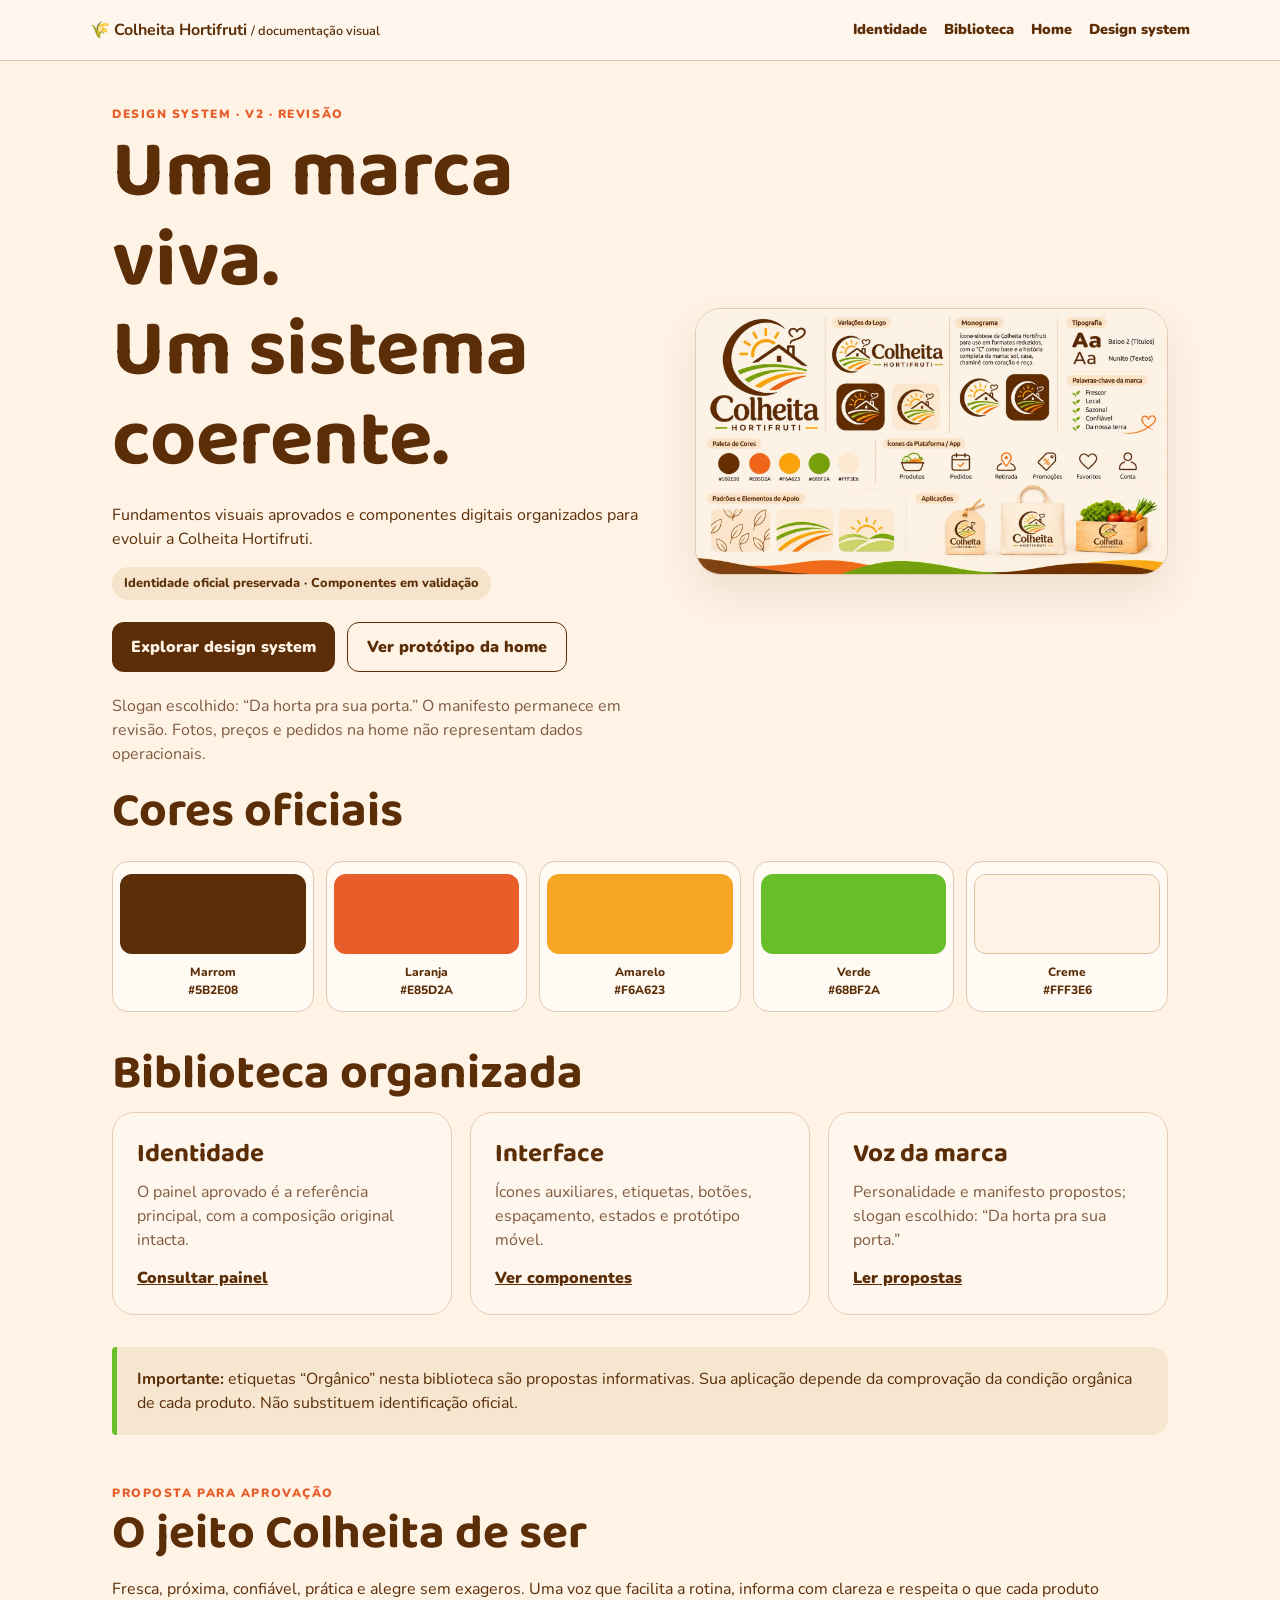
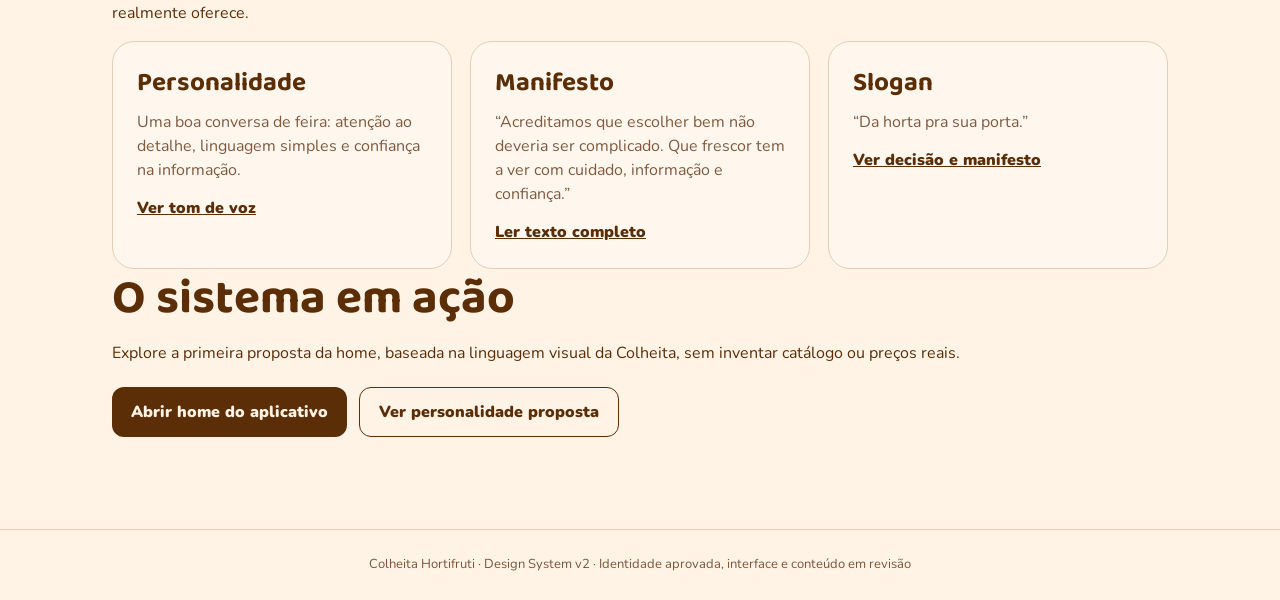
==== index.html @ 3a917b04 "Atualiza prévia Colheita a partir de 7d16421916b7" ====
<!doctype html>
<html lang="pt-BR"><head><meta charset="utf-8"><meta name="viewport" content="width=device-width,initial-scale=1"><title>Colheita Hortifruti | Design System</title><meta name="color-scheme" content="light">
<link href="https://fonts.googleapis.com/css2?family=Baloo+2:wght@400;600;700;800&family=Nunito:wght@400;500;600;700;800&display=swap" rel="stylesheet">
<style>
:root{--brown:#5B2E08;--orange:#E85D2A;--yellow:#F6A623;--green:#68BF2A;--cream:#FFF3E6}
*{box-sizing:border-box}html{scroll-behavior:smooth}body{margin:0;background:var(--cream);color:var(--brown);font:16px/1.5 'Nunito',Arial,sans-serif}
h1,h2,h3{font-family:'Baloo 2','Trebuchet MS',sans-serif;line-height:1.12;margin:.2rem 0 .7rem}h1{font-size:clamp(2.8rem,7vw,5rem)}h2{font-size:clamp(2rem,4vw,3rem)}
a{color:inherit}header{padding:18px max(22px,calc((100vw - 1100px)/2));display:flex;gap:15px;justify-content:space-between;align-items:center;border-bottom:1px solid #dfc5b0;background:#fff6ed;flex-wrap:wrap}
nav{display:flex;gap:17px;flex-wrap:wrap;font-size:.9rem;font-weight:900}nav a{text-decoration:none}nav a:hover{text-decoration:underline}
main{max-width:1100px;margin:auto;padding:40px 22px 70px}.eyebrow{text-transform:uppercase;letter-spacing:.13em;font-size:12px;font-weight:900;color:var(--orange)}
.intro{display:grid;grid-template-columns:1fr .86fr;gap:32px;align-items:center}.note{color:#805a40}.hero-card{border-radius:26px;box-shadow:0 18px 40px #5b2e081b;overflow:hidden;background:white;border:1px solid #e4c9b3}
.hero-card img{width:100%;height:auto;display:block}.actions{display:flex;gap:12px;flex-wrap:wrap;margin:22px 0}.button{display:inline-flex;min-height:48px;align-items:center;justify-content:center;background:var(--brown);color:var(--cream);text-decoration:none;border-radius:12px;font-weight:900;padding:12px 19px}.button.secondary{border:1.5px solid var(--brown);background:transparent;color:var(--brown)}
.status{display:inline-flex;background:#f6e3cc;border-radius:99px;padding:7px 12px;font-weight:800;font-size:.8rem}.swatches{display:grid;grid-template-columns:repeat(5,minmax(0,1fr));gap:12px;margin:22px 0 35px}.swatch{border-radius:16px;padding:12px 7px;background:#fffaf4;border:1px solid #e2c9b3;text-align:center;font-size:12px;font-weight:800;word-wrap:break-word}.dot{width:100%;height:80px;border-radius:12px;margin-bottom:9px}
.grid{display:grid;grid-template-columns:repeat(3,minmax(0,1fr));gap:18px}.tile{padding:24px;background:#fff7ed;border:1px solid #e6cdb8;border-radius:22px}.tile h3{font-size:26px}.tile p{color:#805a40;margin:0 0 14px}.tile a{font-weight:900}
aside{background:#f6e6cf;border-left:5px solid var(--green);padding:20px;border-radius:4px 16px 16px 4px;margin:32px 0}
footer{border-top:1px solid #e4cab5;padding:25px;text-align:center;color:#7b553a;font-size:13px}
@media(max-width:800px){.intro{grid-template-columns:1fr}.grid{grid-template-columns:1fr 1fr}}
@media(max-width:560px){.grid{grid-template-columns:1fr}.swatches{gap:5px}.swatch{font-size:10px;padding:6px}.dot{height:46px}main{padding-top:24px}}
</style></head><body>
<header><strong>🌾 Colheita Hortifruti <span style="font-weight:600;font-size:.8rem">/ documentação visual</span></strong><nav aria-label="Navegação"><a href="#identidade">Identidade</a><a href="#biblioteca">Biblioteca</a><a href="site/home.html">Home</a><a href="site/design-system.html">Design system</a></nav></header>
<main>
<section class="intro" id="identidade"><div><span class="eyebrow">Design system · v2 · revisão</span><h1>Uma marca viva.<br>Um sistema coerente.</h1><p>Fundamentos visuais aprovados e componentes digitais organizados para evoluir a Colheita Hortifruti.</p><span class="status">Identidade oficial preservada · Componentes em validação</span><div class="actions"><a class="button" href="site/design-system.html">Explorar design system</a><a class="button secondary" href="site/home.html">Ver protótipo da home</a></div><p class="note">Slogan escolhido: “Da horta pra sua porta.” O manifesto permanece em revisão. Fotos, preços e pedidos na home não representam dados operacionais.</p></div><div class="hero-card"><img src="assets/brand/painel-identidade-aprovado.jpg" alt="Painel de identidade oficial aprovado, com logotipo, cores, tipografia, ícones e aplicações da Colheita Hortifruti"></div></section>
<section><h2>Cores oficiais</h2><div class="swatches"><div class="swatch"><div class="dot" style="background:#5B2E08"></div>Marrom<br>#5B2E08</div><div class="swatch"><div class="dot" style="background:#E85D2A"></div>Laranja<br>#E85D2A</div><div class="swatch"><div class="dot" style="background:#F6A623"></div>Amarelo<br>#F6A623</div><div class="swatch"><div class="dot" style="background:#68BF2A"></div>Verde<br>#68BF2A</div><div class="swatch"><div class="dot" style="background:#FFF3E6;border:1px solid #ddc1a3"></div>Creme<br>#FFF3E6</div></div></section>
<section id="biblioteca"><h2>Biblioteca organizada</h2><div class="grid">
<article class="tile"><h3>Identidade</h3><p>O painel aprovado é a referência principal, com a composição original intacta.</p><a href="assets/brand/painel-identidade-aprovado.jpg">Consultar painel</a></article>
<article class="tile"><h3>Interface</h3><p>Ícones auxiliares, etiquetas, botões, espaçamento, estados e protótipo móvel.</p><a href="site/design-system.html">Ver componentes</a></article>
<article class="tile"><h3>Voz da marca</h3><p>Personalidade e manifesto propostos; slogan escolhido: “Da horta pra sua porta.”</p><a href="docs/MANIFESTO_E_SLOGANS.md">Ler propostas</a></article>
</div></section><aside><strong>Importante:</strong> etiquetas “Orgânico” nesta biblioteca são propostas informativas. Sua aplicação depende da comprovação da condição orgânica de cada produto. Não substituem identificação oficial.</aside>

<section id="voz" style="margin-top:45px">
  <span class="eyebrow">Proposta para aprovação</span>
  <h2>O jeito Colheita de ser</h2>
  <p>Fresca, próxima, confiável, prática e alegre sem exageros. Uma voz que facilita a rotina, informa com clareza e respeita o que cada produto realmente oferece.</p>
  <div class="grid">
    <article class="tile"><h3>Personalidade</h3><p>Uma boa conversa de feira: atenção ao detalhe, linguagem simples e confiança na informação.</p><a href="docs/PERSONALIDADE_E_TOM.md">Ver tom de voz</a></article>
    <article class="tile"><h3>Manifesto</h3><p>“Acreditamos que escolher bem não deveria ser complicado. Que frescor tem a ver com cuidado, informação e confiança.”</p><a href="docs/MANIFESTO_E_SLOGANS.md">Ler texto completo</a></article>
    <article class="tile"><h3>Slogan</h3><p>“Da horta pra sua porta.”</p><a href="docs/MANIFESTO_E_SLOGANS.md">Ver decisão e manifesto</a></article>
  </div>
</section>
<section><h2>O sistema em ação</h2><p>Explore a primeira proposta da home, baseada na linguagem visual da Colheita, sem inventar catálogo ou preços reais.</p><div class="actions"><a class="button" href="site/home.html">Abrir home do aplicativo</a><a class="button secondary" href="docs/PERSONALIDADE_E_TOM.md">Ver personalidade proposta</a></div></section>
</main><footer>Colheita Hortifruti · Design System v2 · Identidade aprovada, interface e conteúdo em revisão</footer>
</body></html>
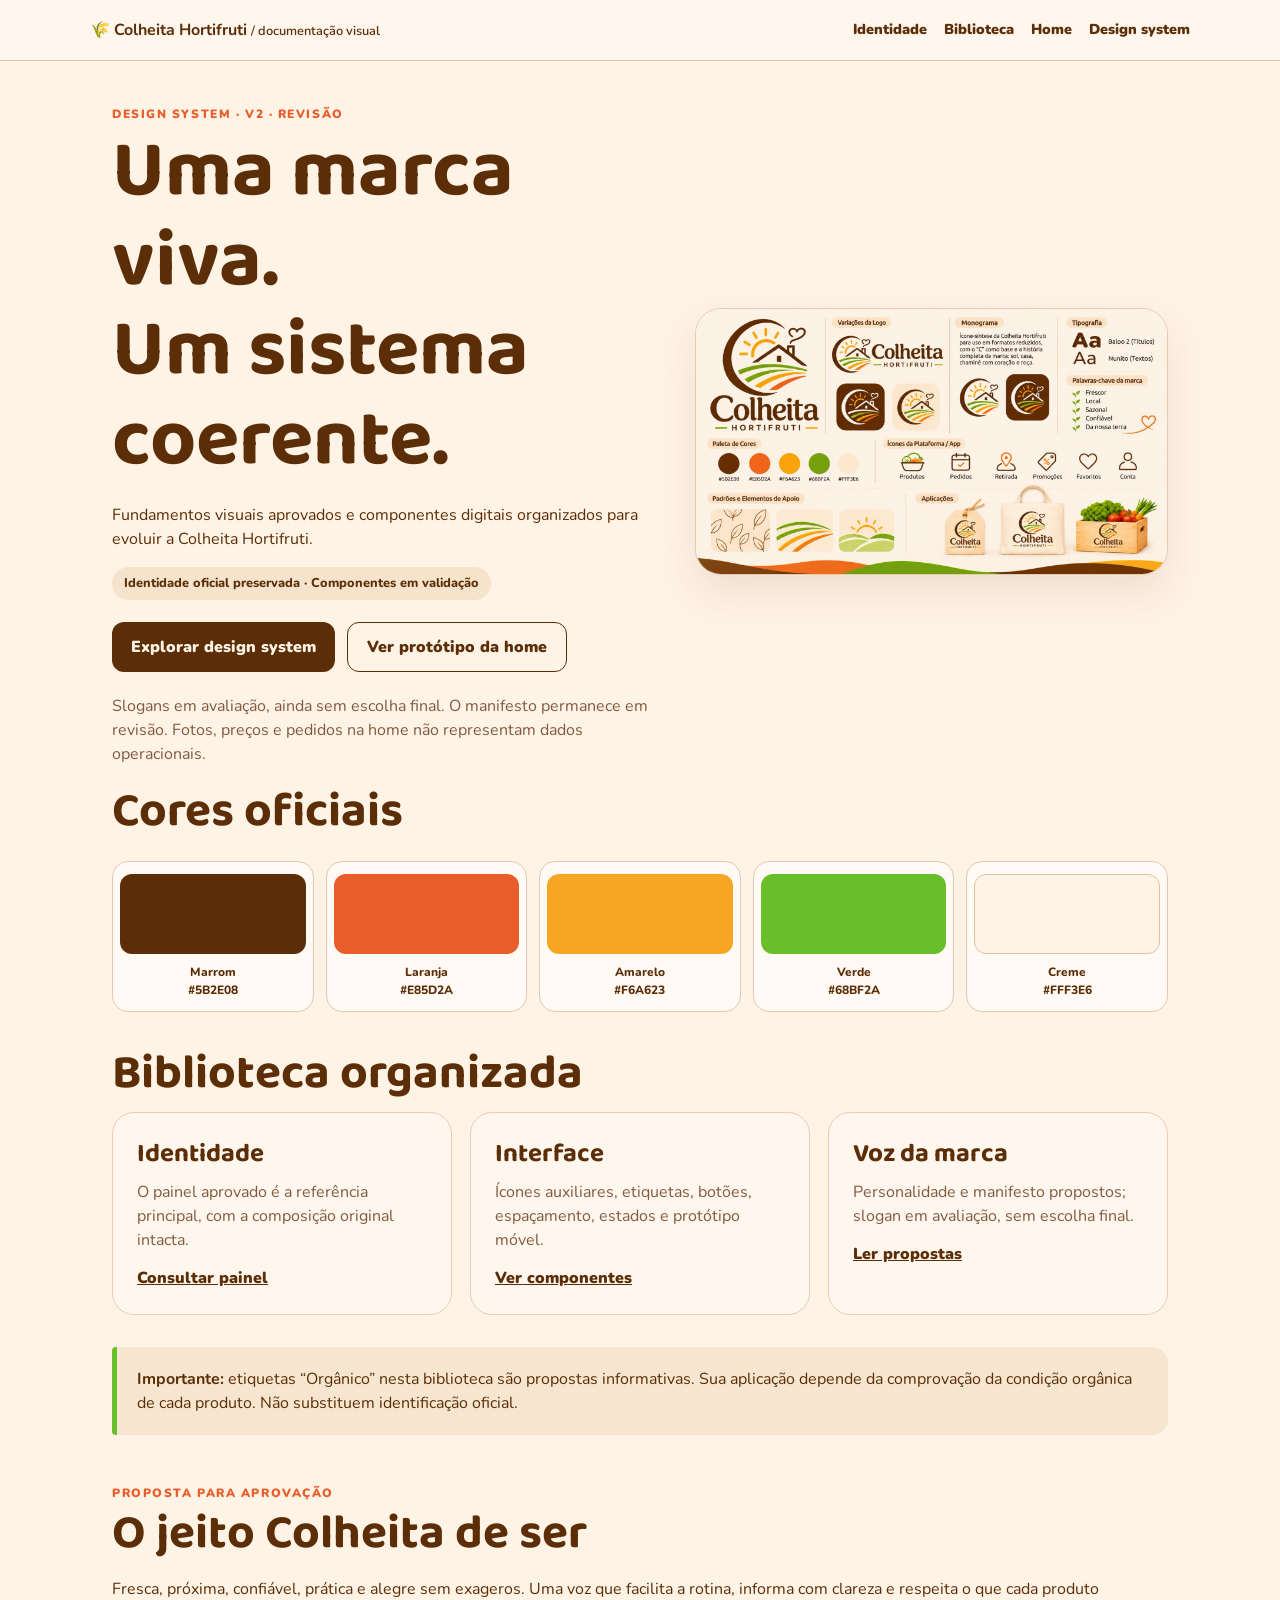
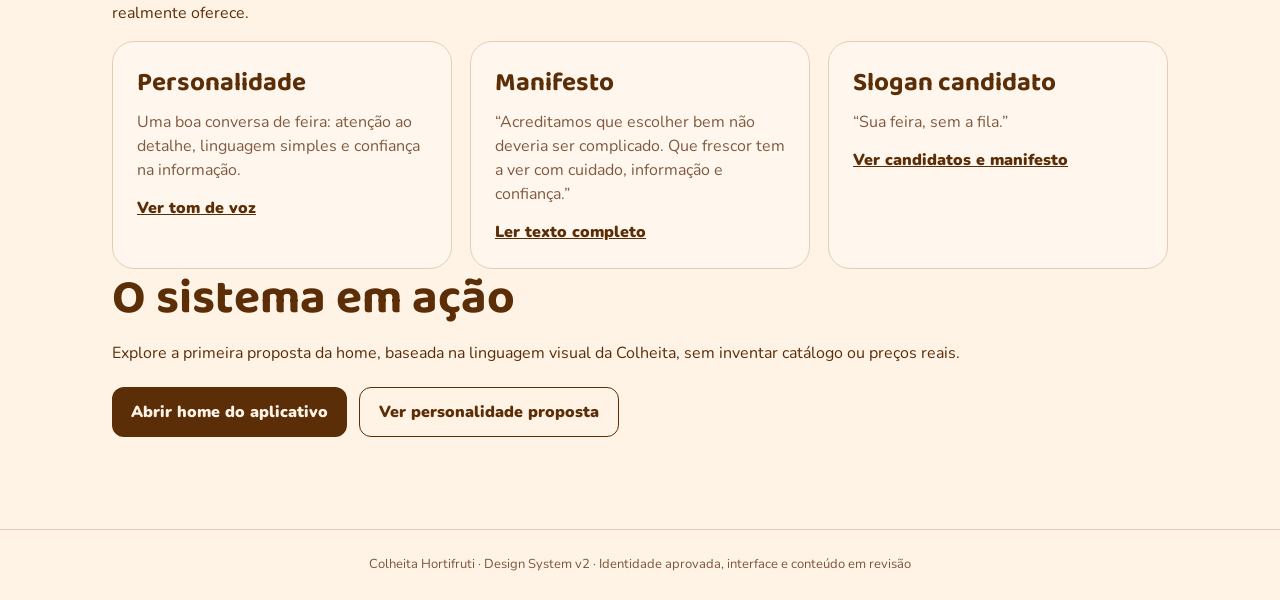
==== commit de178278: "Atualiza prévia Colheita a partir de 9bedd6ec701f" ====
--- a/index.html
+++ b/index.html
@@ -19,12 +19,12 @@
 </style></head><body>
 <header><strong>🌾 Colheita Hortifruti <span style="font-weight:600;font-size:.8rem">/ documentação visual</span></strong><nav aria-label="Navegação"><a href="#identidade">Identidade</a><a href="#biblioteca">Biblioteca</a><a href="site/home.html">Home</a><a href="site/design-system.html">Design system</a></nav></header>
 <main>
-<section class="intro" id="identidade"><div><span class="eyebrow">Design system · v2 · revisão</span><h1>Uma marca viva.<br>Um sistema coerente.</h1><p>Fundamentos visuais aprovados e componentes digitais organizados para evoluir a Colheita Hortifruti.</p><span class="status">Identidade oficial preservada · Componentes em validação</span><div class="actions"><a class="button" href="site/design-system.html">Explorar design system</a><a class="button secondary" href="site/home.html">Ver protótipo da home</a></div><p class="note">Slogan escolhido: “Da horta pra sua porta.” O manifesto permanece em revisão. Fotos, preços e pedidos na home não representam dados operacionais.</p></div><div class="hero-card"><img src="assets/brand/painel-identidade-aprovado.jpg" alt="Painel de identidade oficial aprovado, com logotipo, cores, tipografia, ícones e aplicações da Colheita Hortifruti"></div></section>
+<section class="intro" id="identidade"><div><span class="eyebrow">Design system · v2 · revisão</span><h1>Uma marca viva.<br>Um sistema coerente.</h1><p>Fundamentos visuais aprovados e componentes digitais organizados para evoluir a Colheita Hortifruti.</p><span class="status">Identidade oficial preservada · Componentes em validação</span><div class="actions"><a class="button" href="site/design-system.html">Explorar design system</a><a class="button secondary" href="site/home.html">Ver protótipo da home</a></div><p class="note">Slogans em avaliação, ainda sem escolha final. O manifesto permanece em revisão. Fotos, preços e pedidos na home não representam dados operacionais.</p></div><div class="hero-card"><img src="assets/brand/painel-identidade-aprovado.jpg" alt="Painel de identidade oficial aprovado, com logotipo, cores, tipografia, ícones e aplicações da Colheita Hortifruti"></div></section>
 <section><h2>Cores oficiais</h2><div class="swatches"><div class="swatch"><div class="dot" style="background:#5B2E08"></div>Marrom<br>#5B2E08</div><div class="swatch"><div class="dot" style="background:#E85D2A"></div>Laranja<br>#E85D2A</div><div class="swatch"><div class="dot" style="background:#F6A623"></div>Amarelo<br>#F6A623</div><div class="swatch"><div class="dot" style="background:#68BF2A"></div>Verde<br>#68BF2A</div><div class="swatch"><div class="dot" style="background:#FFF3E6;border:1px solid #ddc1a3"></div>Creme<br>#FFF3E6</div></div></section>
 <section id="biblioteca"><h2>Biblioteca organizada</h2><div class="grid">
 <article class="tile"><h3>Identidade</h3><p>O painel aprovado é a referência principal, com a composição original intacta.</p><a href="assets/brand/painel-identidade-aprovado.jpg">Consultar painel</a></article>
 <article class="tile"><h3>Interface</h3><p>Ícones auxiliares, etiquetas, botões, espaçamento, estados e protótipo móvel.</p><a href="site/design-system.html">Ver componentes</a></article>
-<article class="tile"><h3>Voz da marca</h3><p>Personalidade e manifesto propostos; slogan escolhido: “Da horta pra sua porta.”</p><a href="docs/MANIFESTO_E_SLOGANS.md">Ler propostas</a></article>
+<article class="tile"><h3>Voz da marca</h3><p>Personalidade e manifesto propostos; slogan em avaliação, sem escolha final.</p><a href="docs/MANIFESTO_E_SLOGANS.md">Ler propostas</a></article>
 </div></section><aside><strong>Importante:</strong> etiquetas “Orgânico” nesta biblioteca são propostas informativas. Sua aplicação depende da comprovação da condição orgânica de cada produto. Não substituem identificação oficial.</aside>
 
 <section id="voz" style="margin-top:45px">
@@ -34,7 +34,7 @@
   <div class="grid">
     <article class="tile"><h3>Personalidade</h3><p>Uma boa conversa de feira: atenção ao detalhe, linguagem simples e confiança na informação.</p><a href="docs/PERSONALIDADE_E_TOM.md">Ver tom de voz</a></article>
     <article class="tile"><h3>Manifesto</h3><p>“Acreditamos que escolher bem não deveria ser complicado. Que frescor tem a ver com cuidado, informação e confiança.”</p><a href="docs/MANIFESTO_E_SLOGANS.md">Ler texto completo</a></article>
-    <article class="tile"><h3>Slogan</h3><p>“Da horta pra sua porta.”</p><a href="docs/MANIFESTO_E_SLOGANS.md">Ver decisão e manifesto</a></article>
+    <article class="tile"><h3>Slogan candidato</h3><p>“Sua feira, sem a fila.”</p><a href="docs/MANIFESTO_E_SLOGANS.md">Ver candidatos e manifesto</a></article>
   </div>
 </section>
 <section><h2>O sistema em ação</h2><p>Explore a primeira proposta da home, baseada na linguagem visual da Colheita, sem inventar catálogo ou preços reais.</p><div class="actions"><a class="button" href="site/home.html">Abrir home do aplicativo</a><a class="button secondary" href="docs/PERSONALIDADE_E_TOM.md">Ver personalidade proposta</a></div></section>
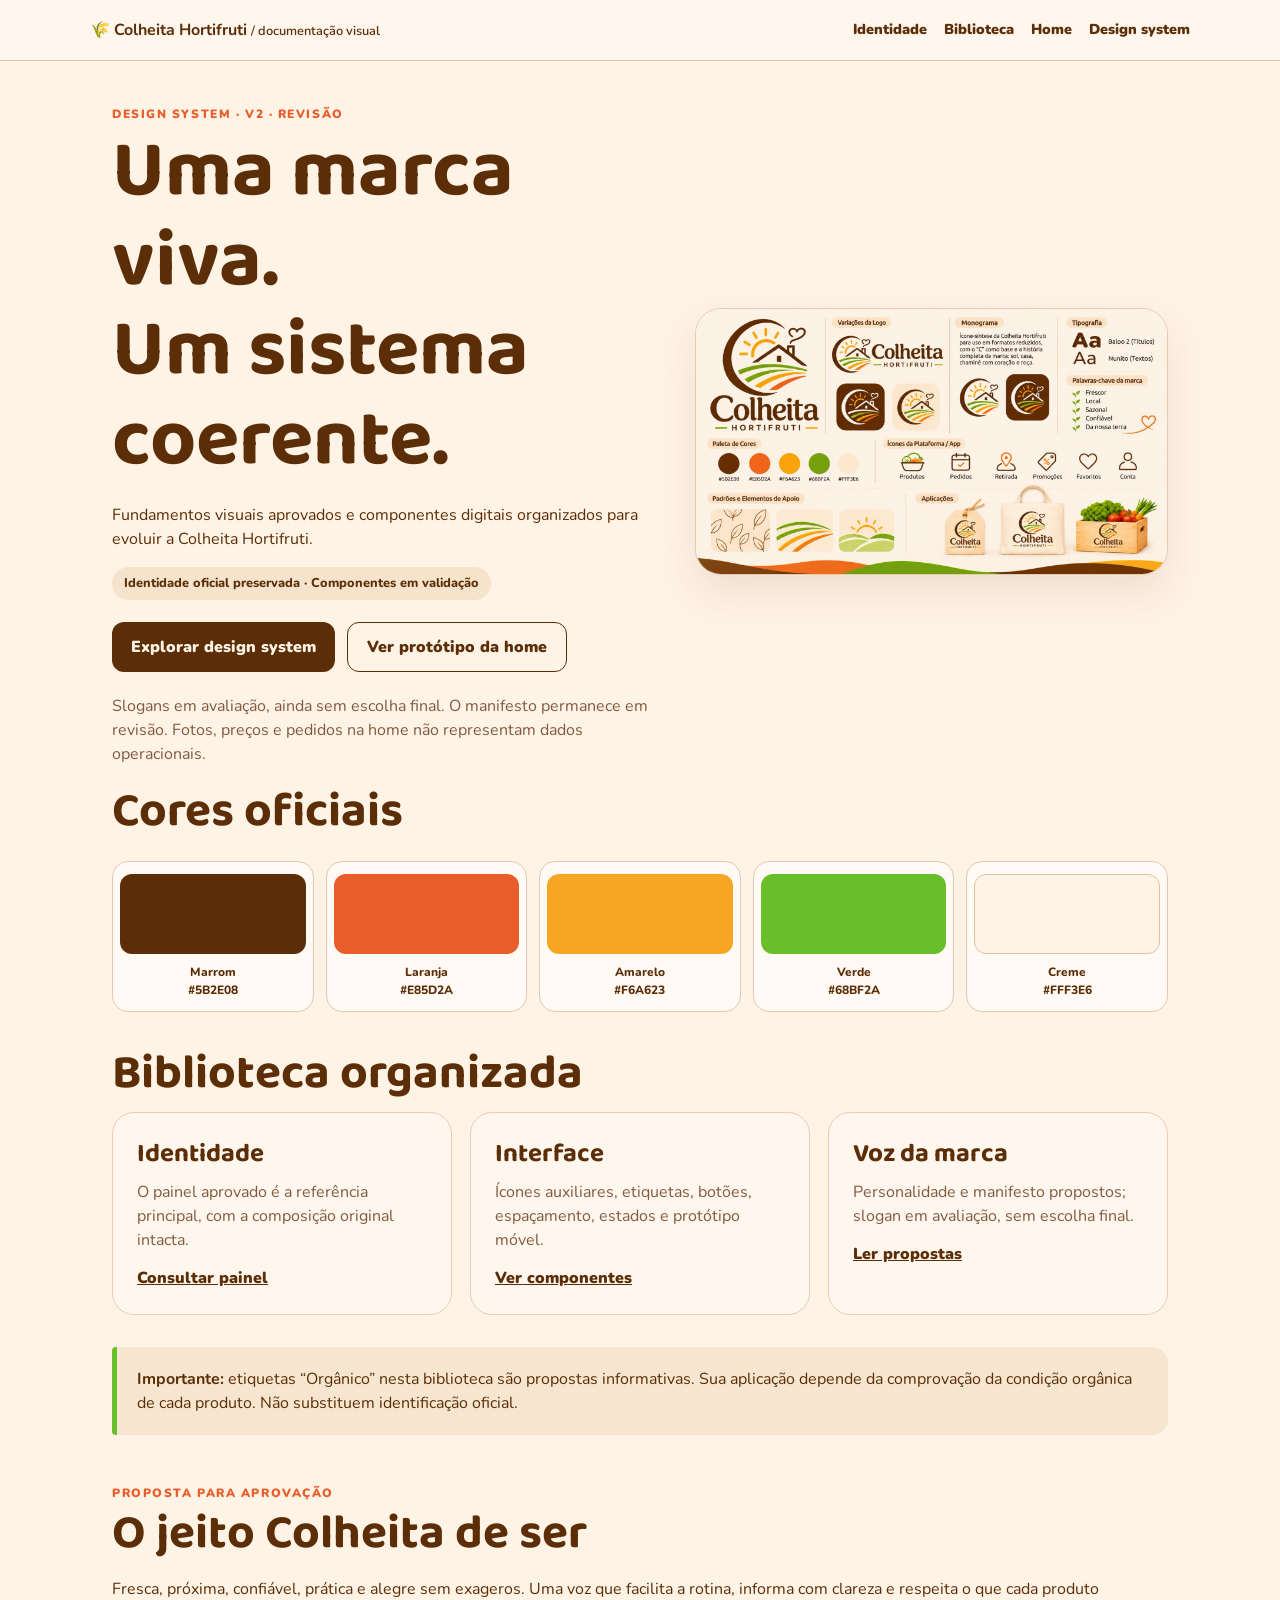
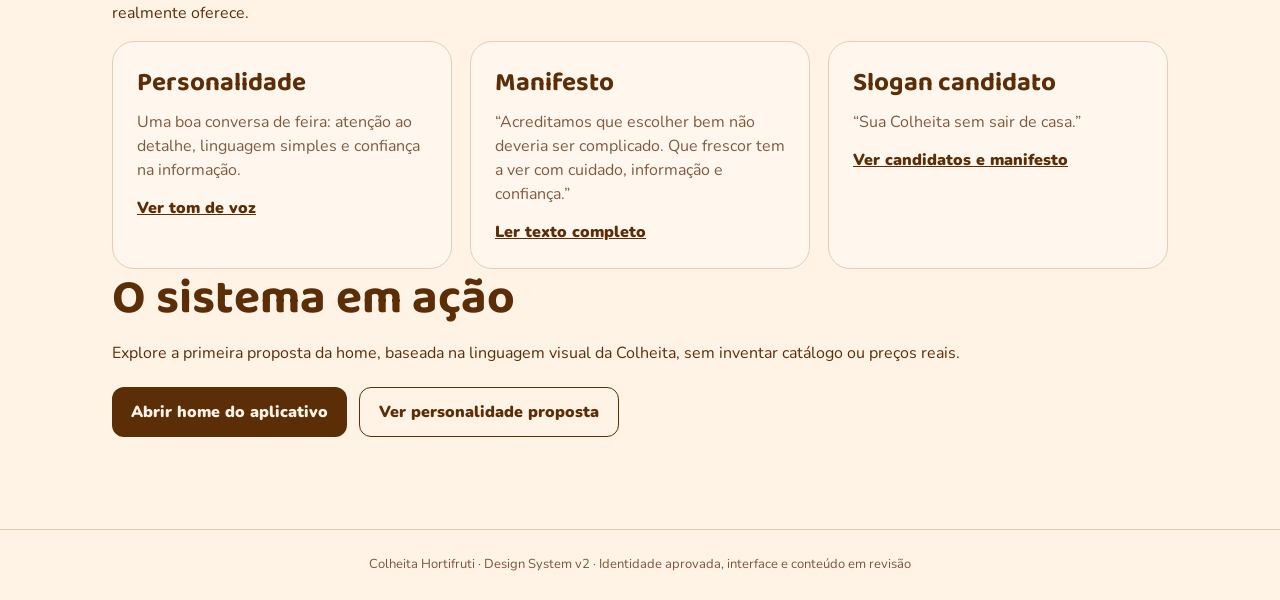
==== commit 21a62cd4: "Atualiza prévia Colheita a partir de 3a7f8359f27b" ====
--- a/index.html
+++ b/index.html
@@ -34,7 +34,7 @@
   <div class="grid">
     <article class="tile"><h3>Personalidade</h3><p>Uma boa conversa de feira: atenção ao detalhe, linguagem simples e confiança na informação.</p><a href="docs/PERSONALIDADE_E_TOM.md">Ver tom de voz</a></article>
     <article class="tile"><h3>Manifesto</h3><p>“Acreditamos que escolher bem não deveria ser complicado. Que frescor tem a ver com cuidado, informação e confiança.”</p><a href="docs/MANIFESTO_E_SLOGANS.md">Ler texto completo</a></article>
-    <article class="tile"><h3>Slogan candidato</h3><p>“Sua feira, sem a fila.”</p><a href="docs/MANIFESTO_E_SLOGANS.md">Ver candidatos e manifesto</a></article>
+    <article class="tile"><h3>Slogan candidato</h3><p>“Sua Colheita sem sair de casa.”</p><a href="docs/MANIFESTO_E_SLOGANS.md">Ver candidatos e manifesto</a></article>
   </div>
 </section>
 <section><h2>O sistema em ação</h2><p>Explore a primeira proposta da home, baseada na linguagem visual da Colheita, sem inventar catálogo ou preços reais.</p><div class="actions"><a class="button" href="site/home.html">Abrir home do aplicativo</a><a class="button secondary" href="docs/PERSONALIDADE_E_TOM.md">Ver personalidade proposta</a></div></section>
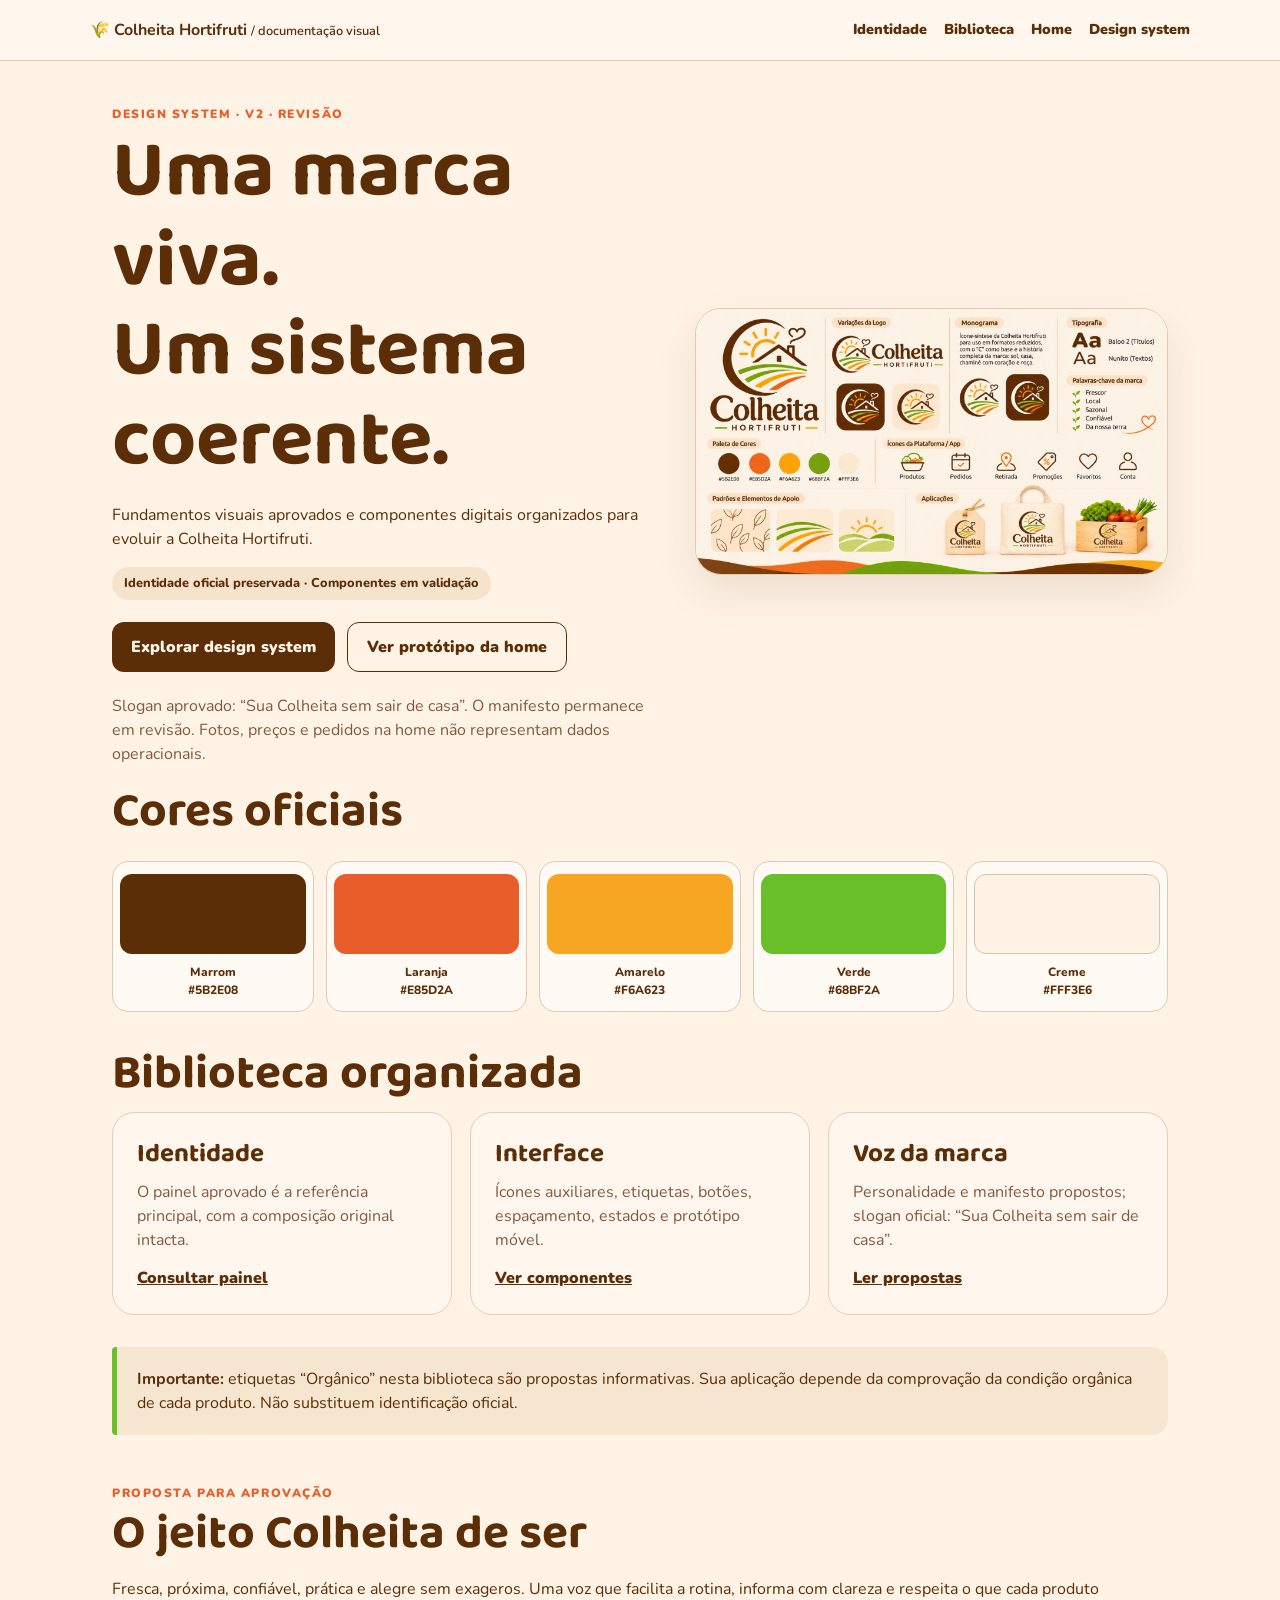
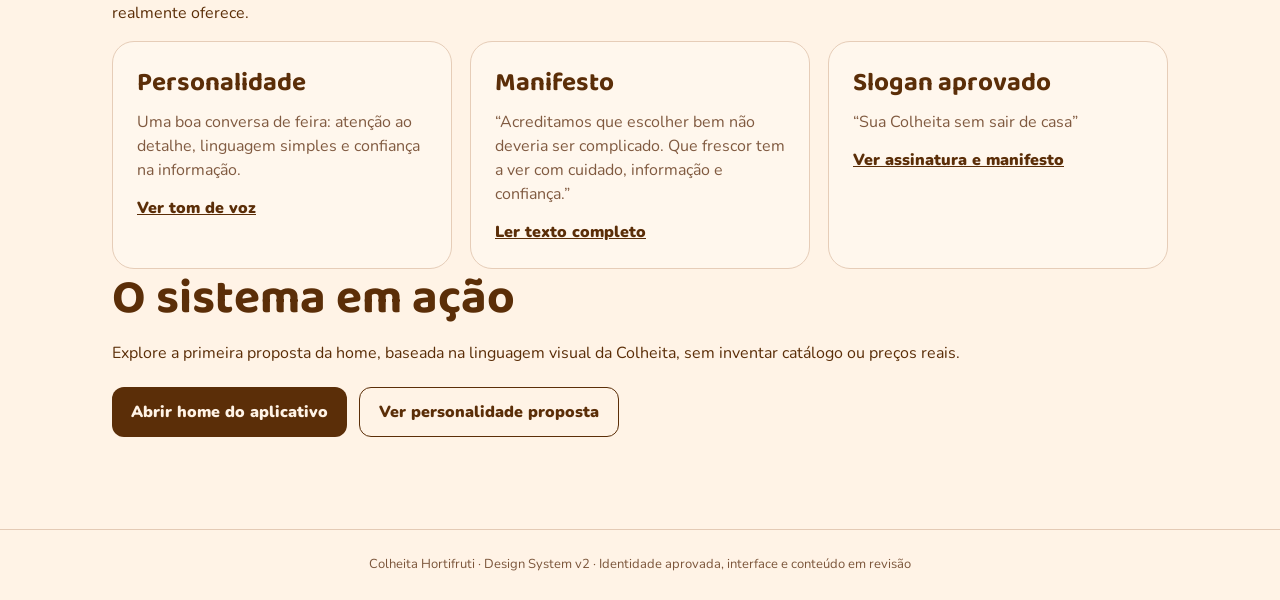
==== commit 9b652bf9: "Atualiza prévia Colheita a partir de c1fca3b6b09a" ====
--- a/index.html
+++ b/index.html
@@ -19,12 +19,12 @@
 </style></head><body>
 <header><strong>🌾 Colheita Hortifruti <span style="font-weight:600;font-size:.8rem">/ documentação visual</span></strong><nav aria-label="Navegação"><a href="#identidade">Identidade</a><a href="#biblioteca">Biblioteca</a><a href="site/home.html">Home</a><a href="site/design-system.html">Design system</a></nav></header>
 <main>
-<section class="intro" id="identidade"><div><span class="eyebrow">Design system · v2 · revisão</span><h1>Uma marca viva.<br>Um sistema coerente.</h1><p>Fundamentos visuais aprovados e componentes digitais organizados para evoluir a Colheita Hortifruti.</p><span class="status">Identidade oficial preservada · Componentes em validação</span><div class="actions"><a class="button" href="site/design-system.html">Explorar design system</a><a class="button secondary" href="site/home.html">Ver protótipo da home</a></div><p class="note">Slogans em avaliação, ainda sem escolha final. O manifesto permanece em revisão. Fotos, preços e pedidos na home não representam dados operacionais.</p></div><div class="hero-card"><img src="assets/brand/painel-identidade-aprovado.jpg" alt="Painel de identidade oficial aprovado, com logotipo, cores, tipografia, ícones e aplicações da Colheita Hortifruti"></div></section>
+<section class="intro" id="identidade"><div><span class="eyebrow">Design system · v2 · revisão</span><h1>Uma marca viva.<br>Um sistema coerente.</h1><p>Fundamentos visuais aprovados e componentes digitais organizados para evoluir a Colheita Hortifruti.</p><span class="status">Identidade oficial preservada · Componentes em validação</span><div class="actions"><a class="button" href="site/design-system.html">Explorar design system</a><a class="button secondary" href="site/home.html">Ver protótipo da home</a></div><p class="note">Slogan aprovado: “Sua Colheita sem sair de casa”. O manifesto permanece em revisão. Fotos, preços e pedidos na home não representam dados operacionais.</p></div><div class="hero-card"><img src="assets/brand/painel-identidade-aprovado.jpg" alt="Painel de identidade oficial aprovado, com logotipo, cores, tipografia, ícones e aplicações da Colheita Hortifruti"></div></section>
 <section><h2>Cores oficiais</h2><div class="swatches"><div class="swatch"><div class="dot" style="background:#5B2E08"></div>Marrom<br>#5B2E08</div><div class="swatch"><div class="dot" style="background:#E85D2A"></div>Laranja<br>#E85D2A</div><div class="swatch"><div class="dot" style="background:#F6A623"></div>Amarelo<br>#F6A623</div><div class="swatch"><div class="dot" style="background:#68BF2A"></div>Verde<br>#68BF2A</div><div class="swatch"><div class="dot" style="background:#FFF3E6;border:1px solid #ddc1a3"></div>Creme<br>#FFF3E6</div></div></section>
 <section id="biblioteca"><h2>Biblioteca organizada</h2><div class="grid">
 <article class="tile"><h3>Identidade</h3><p>O painel aprovado é a referência principal, com a composição original intacta.</p><a href="assets/brand/painel-identidade-aprovado.jpg">Consultar painel</a></article>
 <article class="tile"><h3>Interface</h3><p>Ícones auxiliares, etiquetas, botões, espaçamento, estados e protótipo móvel.</p><a href="site/design-system.html">Ver componentes</a></article>
-<article class="tile"><h3>Voz da marca</h3><p>Personalidade e manifesto propostos; slogan em avaliação, sem escolha final.</p><a href="docs/MANIFESTO_E_SLOGANS.md">Ler propostas</a></article>
+<article class="tile"><h3>Voz da marca</h3><p>Personalidade e manifesto propostos; slogan oficial: “Sua Colheita sem sair de casa”.</p><a href="docs/MANIFESTO_E_SLOGANS.md">Ler propostas</a></article>
 </div></section><aside><strong>Importante:</strong> etiquetas “Orgânico” nesta biblioteca são propostas informativas. Sua aplicação depende da comprovação da condição orgânica de cada produto. Não substituem identificação oficial.</aside>
 
 <section id="voz" style="margin-top:45px">
@@ -34,7 +34,7 @@
   <div class="grid">
     <article class="tile"><h3>Personalidade</h3><p>Uma boa conversa de feira: atenção ao detalhe, linguagem simples e confiança na informação.</p><a href="docs/PERSONALIDADE_E_TOM.md">Ver tom de voz</a></article>
     <article class="tile"><h3>Manifesto</h3><p>“Acreditamos que escolher bem não deveria ser complicado. Que frescor tem a ver com cuidado, informação e confiança.”</p><a href="docs/MANIFESTO_E_SLOGANS.md">Ler texto completo</a></article>
-    <article class="tile"><h3>Slogan candidato</h3><p>“Sua Colheita sem sair de casa.”</p><a href="docs/MANIFESTO_E_SLOGANS.md">Ver candidatos e manifesto</a></article>
+    <article class="tile"><h3>Slogan aprovado</h3><p>“Sua Colheita sem sair de casa”</p><a href="docs/MANIFESTO_E_SLOGANS.md">Ver assinatura e manifesto</a></article>
   </div>
 </section>
 <section><h2>O sistema em ação</h2><p>Explore a primeira proposta da home, baseada na linguagem visual da Colheita, sem inventar catálogo ou preços reais.</p><div class="actions"><a class="button" href="site/home.html">Abrir home do aplicativo</a><a class="button secondary" href="docs/PERSONALIDADE_E_TOM.md">Ver personalidade proposta</a></div></section>
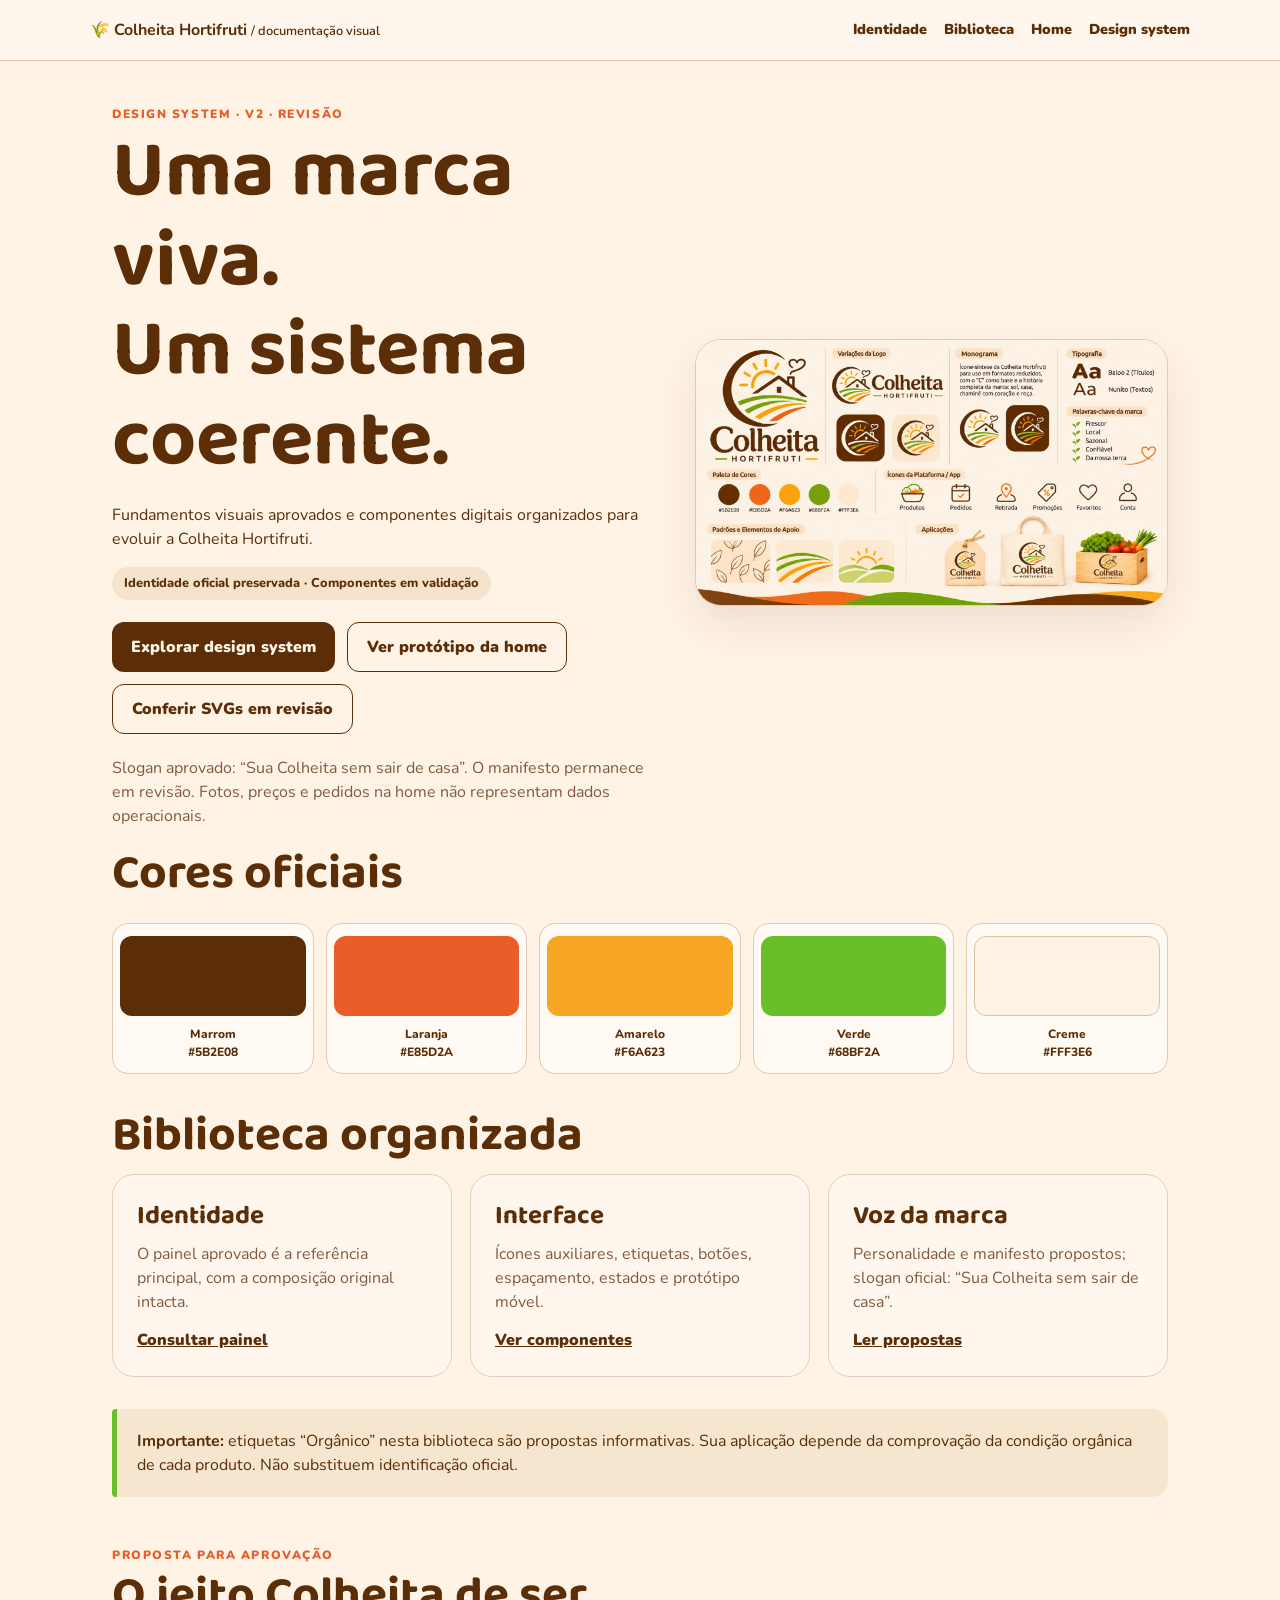
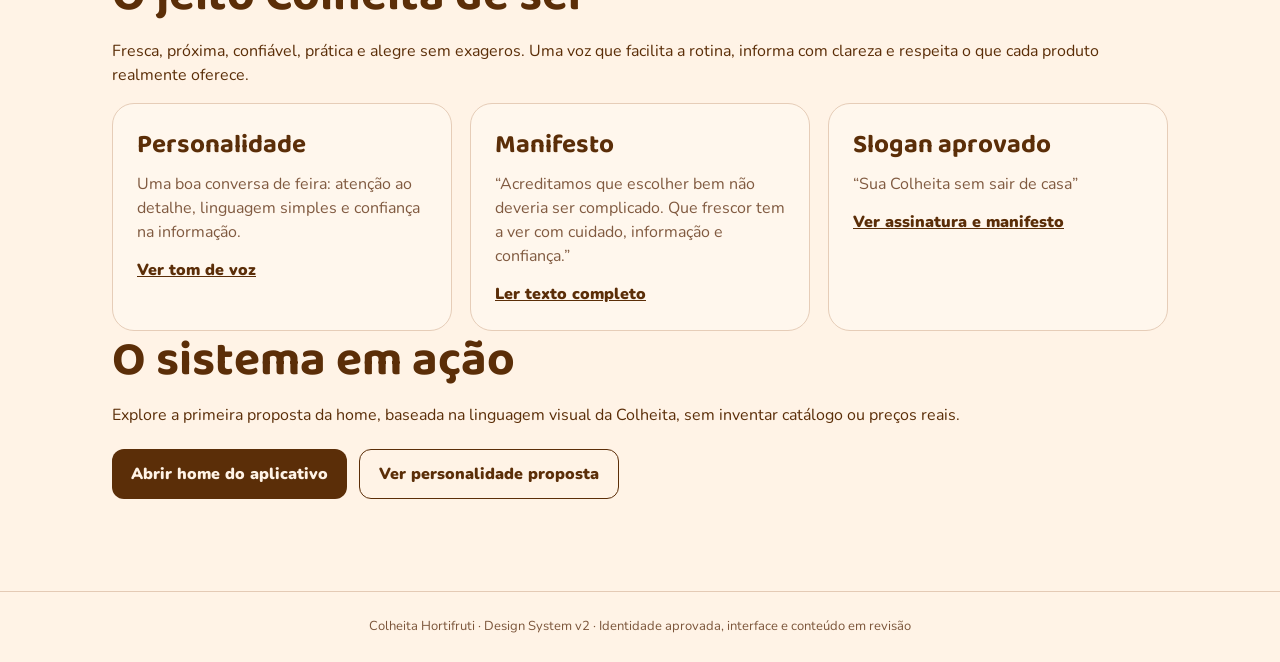
==== commit 2f72c4b9: "Atualiza prévia Colheita a partir de 5c8433c7f5f9" ====
--- a/index.html
+++ b/index.html
@@ -19,7 +19,7 @@
 </style></head><body>
 <header><strong>🌾 Colheita Hortifruti <span style="font-weight:600;font-size:.8rem">/ documentação visual</span></strong><nav aria-label="Navegação"><a href="#identidade">Identidade</a><a href="#biblioteca">Biblioteca</a><a href="site/home.html">Home</a><a href="site/design-system.html">Design system</a></nav></header>
 <main>
-<section class="intro" id="identidade"><div><span class="eyebrow">Design system · v2 · revisão</span><h1>Uma marca viva.<br>Um sistema coerente.</h1><p>Fundamentos visuais aprovados e componentes digitais organizados para evoluir a Colheita Hortifruti.</p><span class="status">Identidade oficial preservada · Componentes em validação</span><div class="actions"><a class="button" href="site/design-system.html">Explorar design system</a><a class="button secondary" href="site/home.html">Ver protótipo da home</a></div><p class="note">Slogan aprovado: “Sua Colheita sem sair de casa”. O manifesto permanece em revisão. Fotos, preços e pedidos na home não representam dados operacionais.</p></div><div class="hero-card"><img src="assets/brand/painel-identidade-aprovado.jpg" alt="Painel de identidade oficial aprovado, com logotipo, cores, tipografia, ícones e aplicações da Colheita Hortifruti"></div></section>
+<section class="intro" id="identidade"><div><span class="eyebrow">Design system · v2 · revisão</span><h1>Uma marca viva.<br>Um sistema coerente.</h1><p>Fundamentos visuais aprovados e componentes digitais organizados para evoluir a Colheita Hortifruti.</p><span class="status">Identidade oficial preservada · Componentes em validação</span><div class="actions"><a class="button" href="site/design-system.html">Explorar design system</a><a class="button secondary" href="site/home.html">Ver protótipo da home</a><a class="button secondary" href="site/vetorizacao.html">Conferir SVGs em revisão</a></div><p class="note">Slogan aprovado: “Sua Colheita sem sair de casa”. O manifesto permanece em revisão. Fotos, preços e pedidos na home não representam dados operacionais.</p></div><div class="hero-card"><img src="assets/brand/painel-identidade-aprovado.jpg" alt="Painel de identidade oficial aprovado, com logotipo, cores, tipografia, ícones e aplicações da Colheita Hortifruti"></div></section>
 <section><h2>Cores oficiais</h2><div class="swatches"><div class="swatch"><div class="dot" style="background:#5B2E08"></div>Marrom<br>#5B2E08</div><div class="swatch"><div class="dot" style="background:#E85D2A"></div>Laranja<br>#E85D2A</div><div class="swatch"><div class="dot" style="background:#F6A623"></div>Amarelo<br>#F6A623</div><div class="swatch"><div class="dot" style="background:#68BF2A"></div>Verde<br>#68BF2A</div><div class="swatch"><div class="dot" style="background:#FFF3E6;border:1px solid #ddc1a3"></div>Creme<br>#FFF3E6</div></div></section>
 <section id="biblioteca"><h2>Biblioteca organizada</h2><div class="grid">
 <article class="tile"><h3>Identidade</h3><p>O painel aprovado é a referência principal, com a composição original intacta.</p><a href="assets/brand/painel-identidade-aprovado.jpg">Consultar painel</a></article>
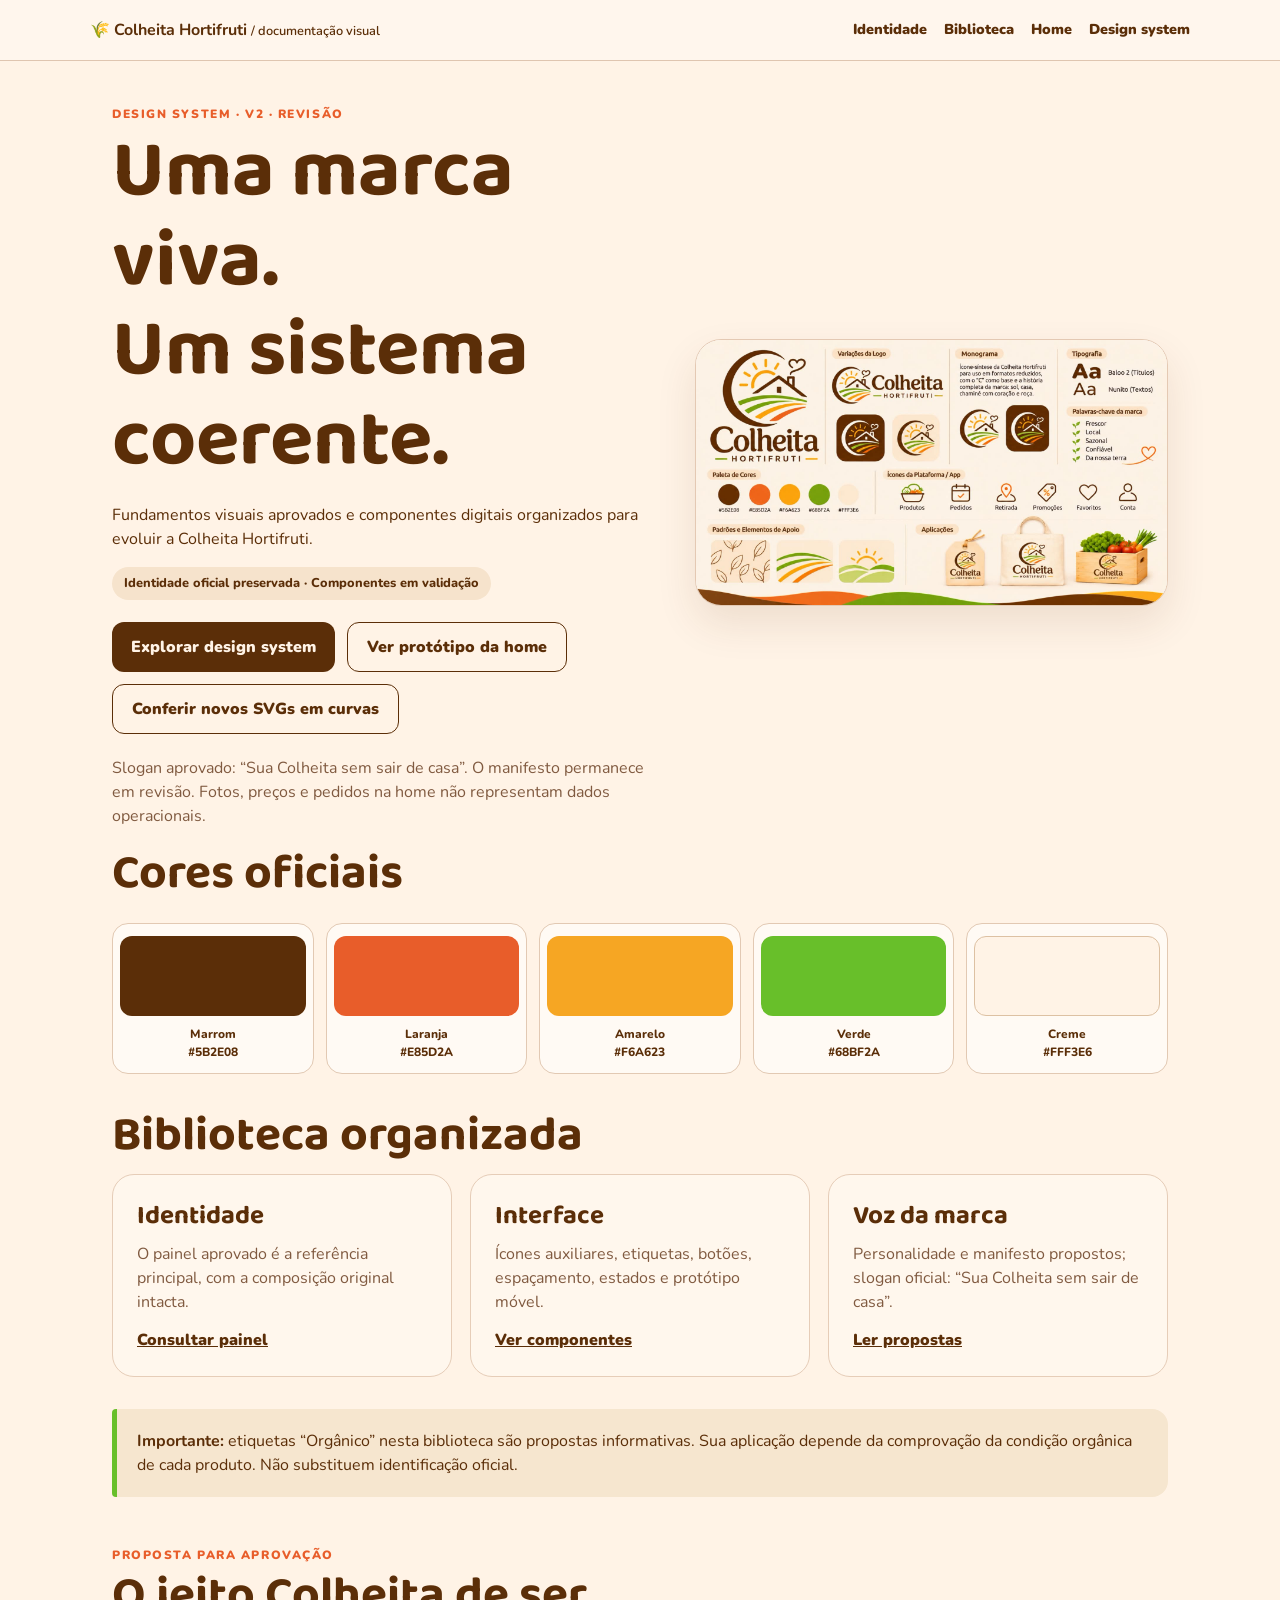
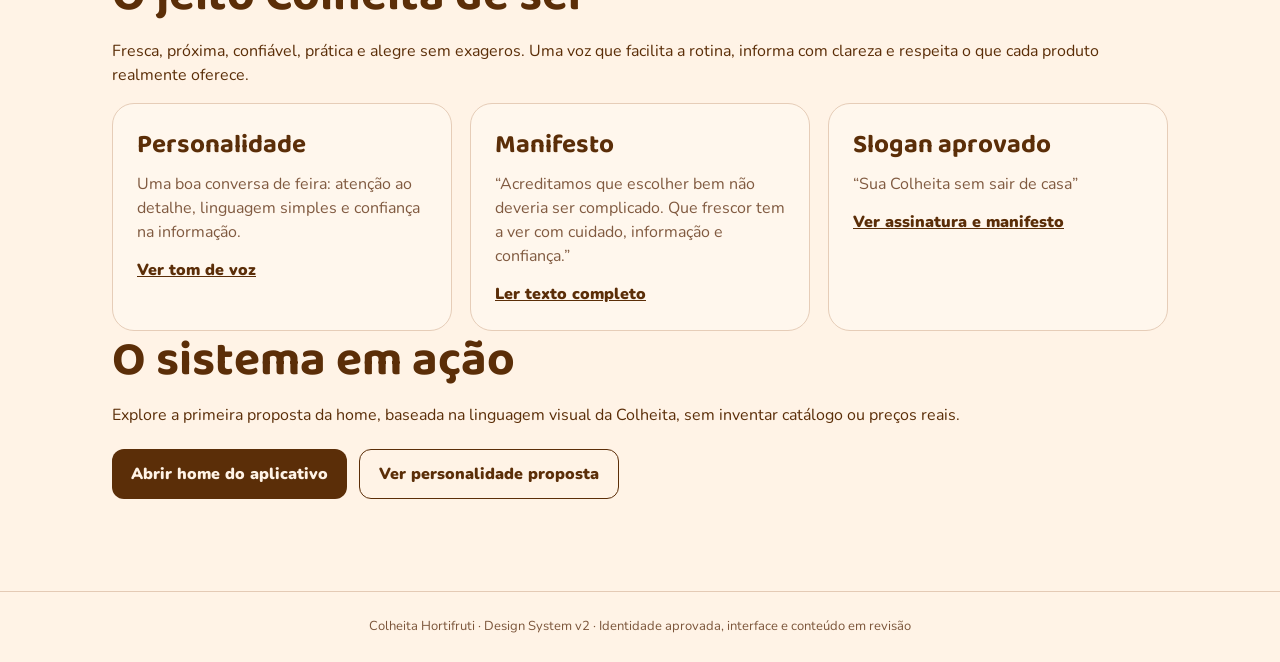
==== commit 3910c98f: "Atualiza prévia Colheita a partir de ae7187db283e" ====
--- a/index.html
+++ b/index.html
@@ -19,7 +19,7 @@
 </style></head><body>
 <header><strong>🌾 Colheita Hortifruti <span style="font-weight:600;font-size:.8rem">/ documentação visual</span></strong><nav aria-label="Navegação"><a href="#identidade">Identidade</a><a href="#biblioteca">Biblioteca</a><a href="site/home.html">Home</a><a href="site/design-system.html">Design system</a></nav></header>
 <main>
-<section class="intro" id="identidade"><div><span class="eyebrow">Design system · v2 · revisão</span><h1>Uma marca viva.<br>Um sistema coerente.</h1><p>Fundamentos visuais aprovados e componentes digitais organizados para evoluir a Colheita Hortifruti.</p><span class="status">Identidade oficial preservada · Componentes em validação</span><div class="actions"><a class="button" href="site/design-system.html">Explorar design system</a><a class="button secondary" href="site/home.html">Ver protótipo da home</a><a class="button secondary" href="site/vetorizacao.html">Conferir SVGs em revisão</a></div><p class="note">Slogan aprovado: “Sua Colheita sem sair de casa”. O manifesto permanece em revisão. Fotos, preços e pedidos na home não representam dados operacionais.</p></div><div class="hero-card"><img src="assets/brand/painel-identidade-aprovado.jpg" alt="Painel de identidade oficial aprovado, com logotipo, cores, tipografia, ícones e aplicações da Colheita Hortifruti"></div></section>
+<section class="intro" id="identidade"><div><span class="eyebrow">Design system · v2 · revisão</span><h1>Uma marca viva.<br>Um sistema coerente.</h1><p>Fundamentos visuais aprovados e componentes digitais organizados para evoluir a Colheita Hortifruti.</p><span class="status">Identidade oficial preservada · Componentes em validação</span><div class="actions"><a class="button" href="site/design-system.html">Explorar design system</a><a class="button secondary" href="site/home.html">Ver protótipo da home</a><a class="button secondary" href="site/vetorizacao-v2.html">Conferir novos SVGs em curvas</a></div><p class="note">Slogan aprovado: “Sua Colheita sem sair de casa”. O manifesto permanece em revisão. Fotos, preços e pedidos na home não representam dados operacionais.</p></div><div class="hero-card"><img src="assets/brand/painel-identidade-aprovado.jpg" alt="Painel de identidade oficial aprovado, com logotipo, cores, tipografia, ícones e aplicações da Colheita Hortifruti"></div></section>
 <section><h2>Cores oficiais</h2><div class="swatches"><div class="swatch"><div class="dot" style="background:#5B2E08"></div>Marrom<br>#5B2E08</div><div class="swatch"><div class="dot" style="background:#E85D2A"></div>Laranja<br>#E85D2A</div><div class="swatch"><div class="dot" style="background:#F6A623"></div>Amarelo<br>#F6A623</div><div class="swatch"><div class="dot" style="background:#68BF2A"></div>Verde<br>#68BF2A</div><div class="swatch"><div class="dot" style="background:#FFF3E6;border:1px solid #ddc1a3"></div>Creme<br>#FFF3E6</div></div></section>
 <section id="biblioteca"><h2>Biblioteca organizada</h2><div class="grid">
 <article class="tile"><h3>Identidade</h3><p>O painel aprovado é a referência principal, com a composição original intacta.</p><a href="assets/brand/painel-identidade-aprovado.jpg">Consultar painel</a></article>
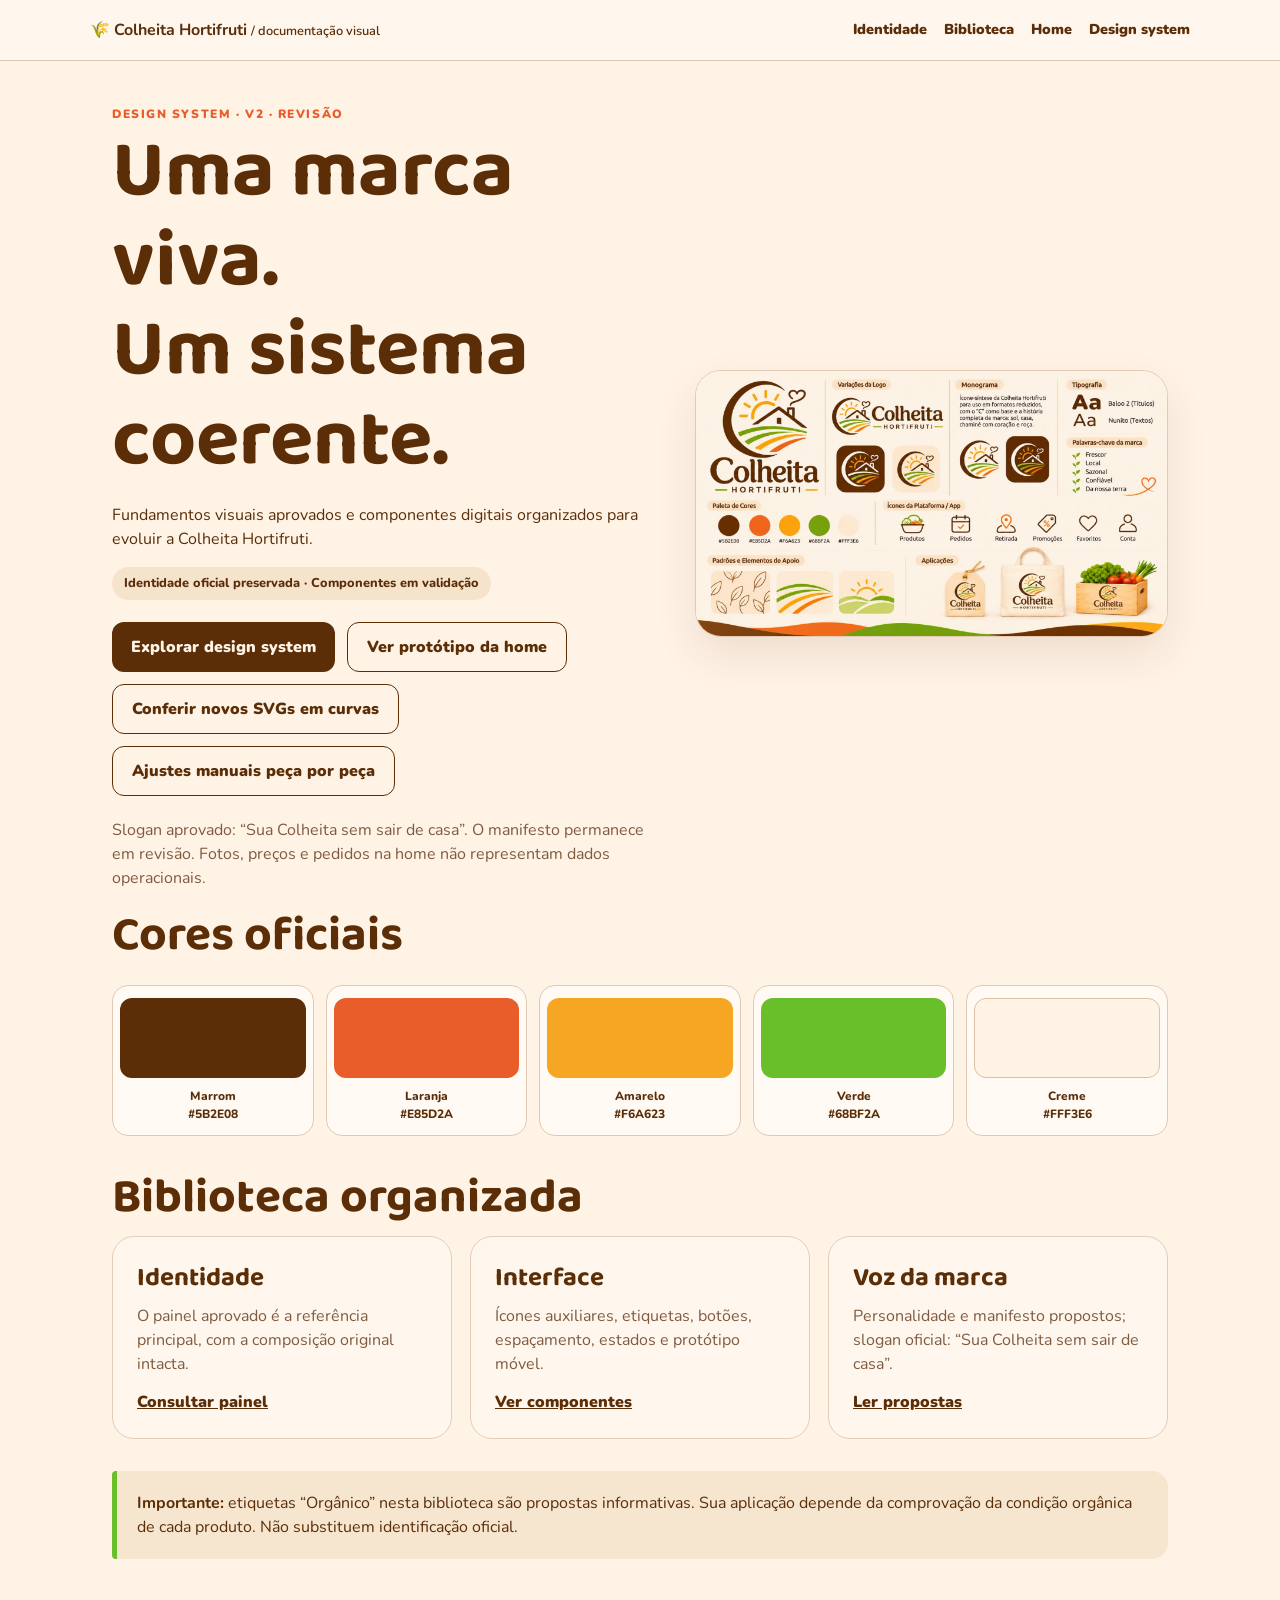
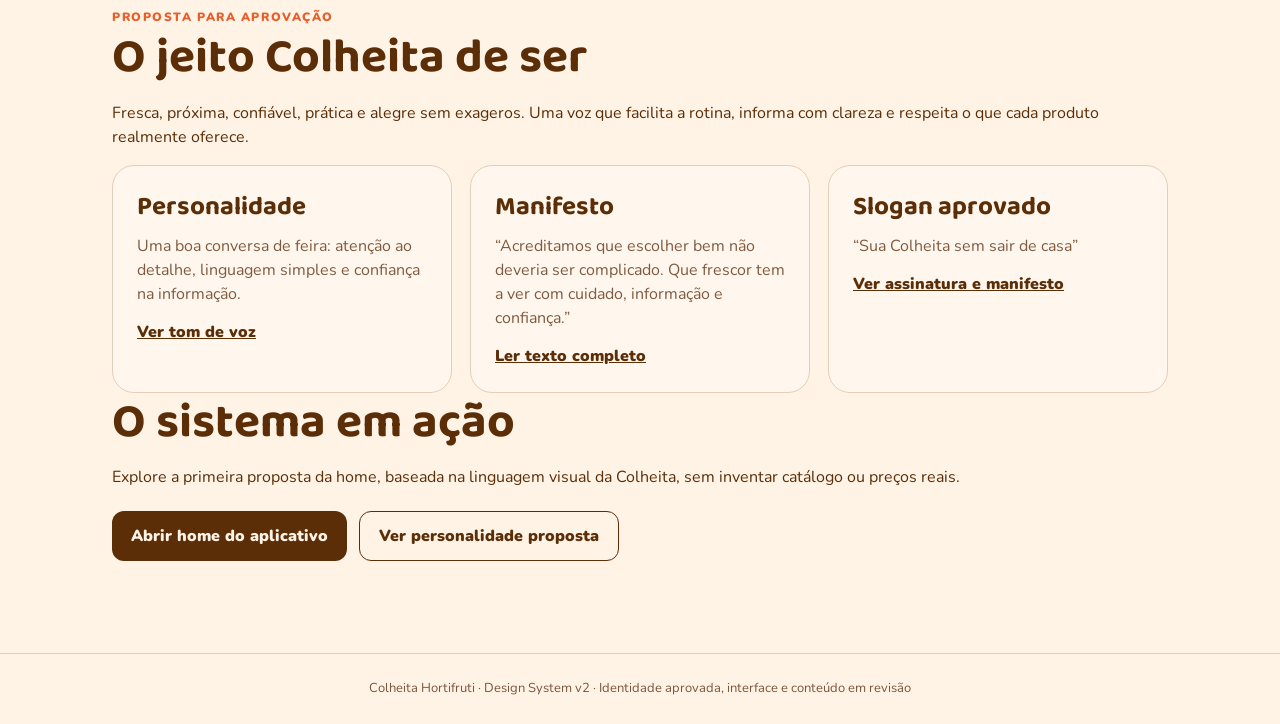
==== commit a125f243: "Atualiza prévia Colheita a partir de 8918e4e7377f" ====
--- a/index.html
+++ b/index.html
@@ -19,7 +19,7 @@
 </style></head><body>
 <header><strong>🌾 Colheita Hortifruti <span style="font-weight:600;font-size:.8rem">/ documentação visual</span></strong><nav aria-label="Navegação"><a href="#identidade">Identidade</a><a href="#biblioteca">Biblioteca</a><a href="site/home.html">Home</a><a href="site/design-system.html">Design system</a></nav></header>
 <main>
-<section class="intro" id="identidade"><div><span class="eyebrow">Design system · v2 · revisão</span><h1>Uma marca viva.<br>Um sistema coerente.</h1><p>Fundamentos visuais aprovados e componentes digitais organizados para evoluir a Colheita Hortifruti.</p><span class="status">Identidade oficial preservada · Componentes em validação</span><div class="actions"><a class="button" href="site/design-system.html">Explorar design system</a><a class="button secondary" href="site/home.html">Ver protótipo da home</a><a class="button secondary" href="site/vetorizacao-v2.html">Conferir novos SVGs em curvas</a></div><p class="note">Slogan aprovado: “Sua Colheita sem sair de casa”. O manifesto permanece em revisão. Fotos, preços e pedidos na home não representam dados operacionais.</p></div><div class="hero-card"><img src="assets/brand/painel-identidade-aprovado.jpg" alt="Painel de identidade oficial aprovado, com logotipo, cores, tipografia, ícones e aplicações da Colheita Hortifruti"></div></section>
+<section class="intro" id="identidade"><div><span class="eyebrow">Design system · v2 · revisão</span><h1>Uma marca viva.<br>Um sistema coerente.</h1><p>Fundamentos visuais aprovados e componentes digitais organizados para evoluir a Colheita Hortifruti.</p><span class="status">Identidade oficial preservada · Componentes em validação</span><div class="actions"><a class="button" href="site/design-system.html">Explorar design system</a><a class="button secondary" href="site/home.html">Ver protótipo da home</a><a class="button secondary" href="site/vetorizacao-v2.html">Conferir novos SVGs em curvas</a><a class="button secondary" href="site/ajustes-manuais.html">Ajustes manuais peça por peça</a></div><p class="note">Slogan aprovado: “Sua Colheita sem sair de casa”. O manifesto permanece em revisão. Fotos, preços e pedidos na home não representam dados operacionais.</p></div><div class="hero-card"><img src="assets/brand/painel-identidade-aprovado.jpg" alt="Painel de identidade oficial aprovado, com logotipo, cores, tipografia, ícones e aplicações da Colheita Hortifruti"></div></section>
 <section><h2>Cores oficiais</h2><div class="swatches"><div class="swatch"><div class="dot" style="background:#5B2E08"></div>Marrom<br>#5B2E08</div><div class="swatch"><div class="dot" style="background:#E85D2A"></div>Laranja<br>#E85D2A</div><div class="swatch"><div class="dot" style="background:#F6A623"></div>Amarelo<br>#F6A623</div><div class="swatch"><div class="dot" style="background:#68BF2A"></div>Verde<br>#68BF2A</div><div class="swatch"><div class="dot" style="background:#FFF3E6;border:1px solid #ddc1a3"></div>Creme<br>#FFF3E6</div></div></section>
 <section id="biblioteca"><h2>Biblioteca organizada</h2><div class="grid">
 <article class="tile"><h3>Identidade</h3><p>O painel aprovado é a referência principal, com a composição original intacta.</p><a href="assets/brand/painel-identidade-aprovado.jpg">Consultar painel</a></article>
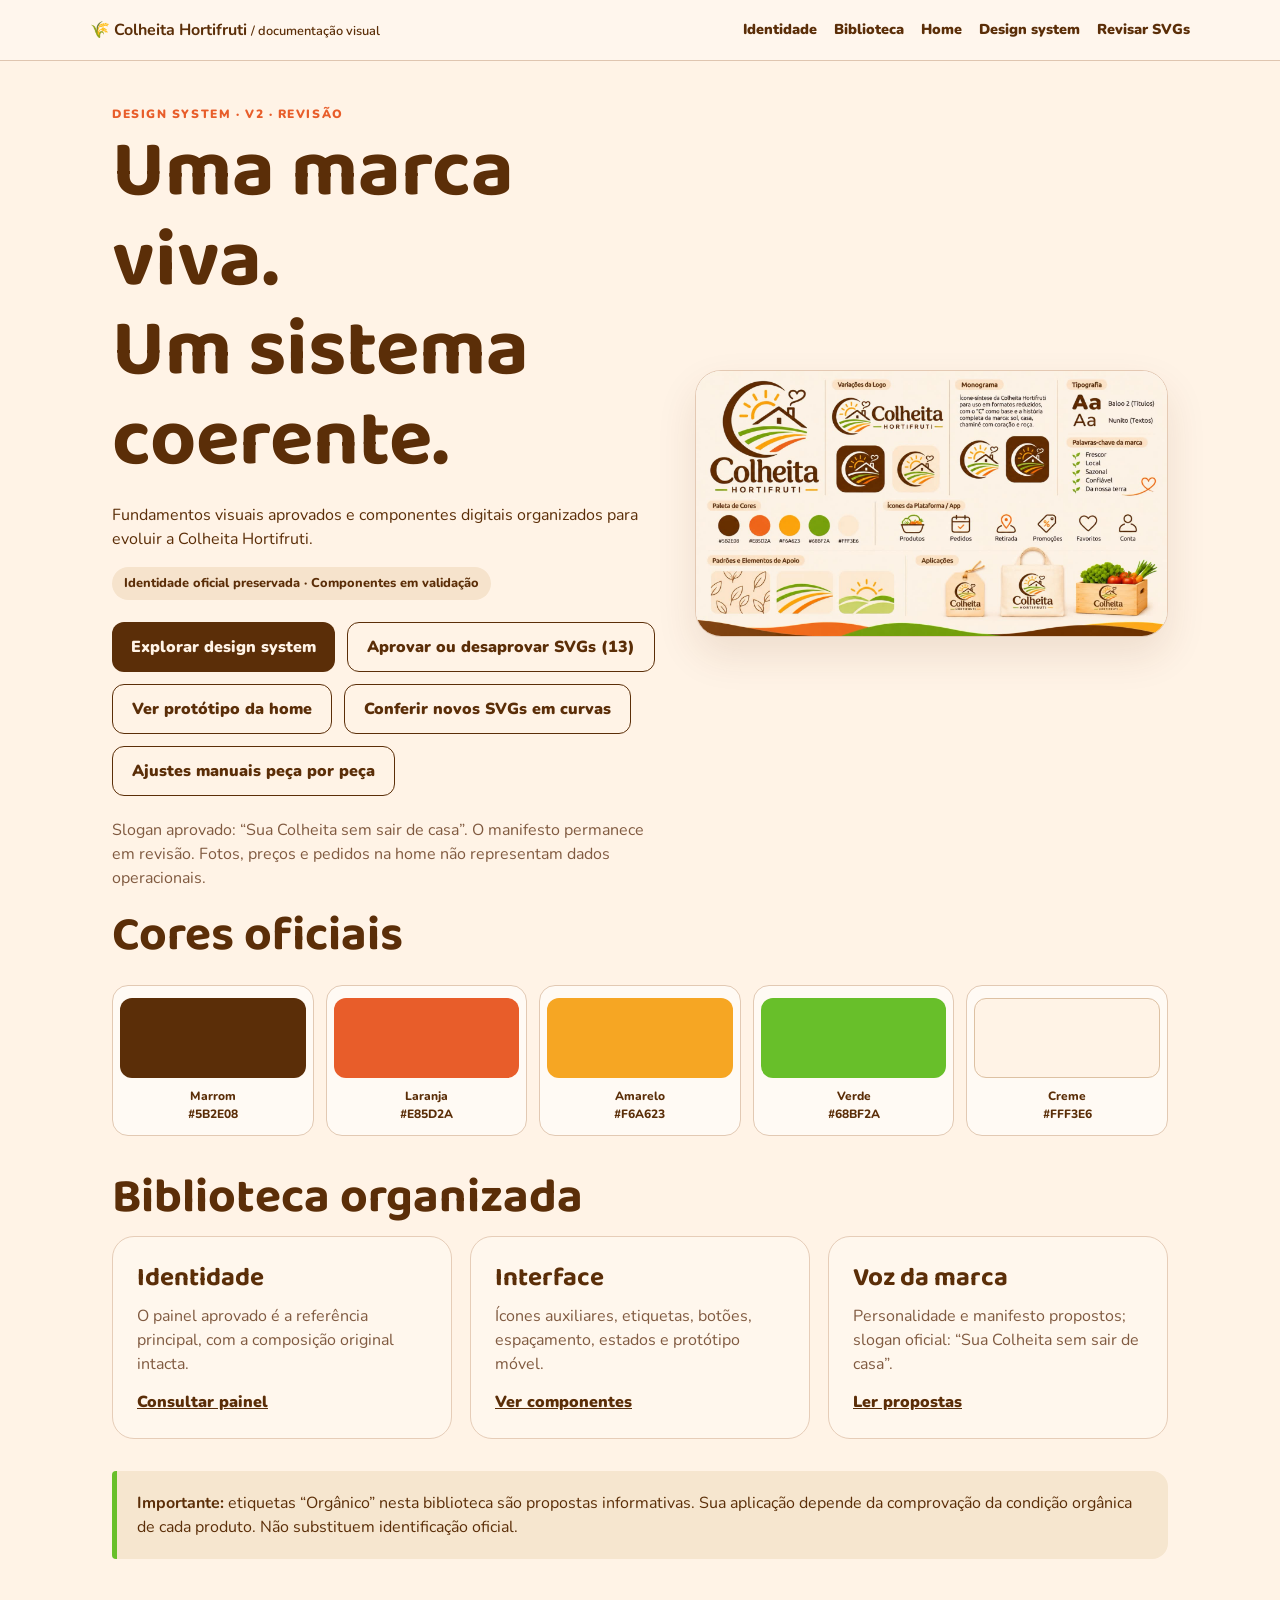
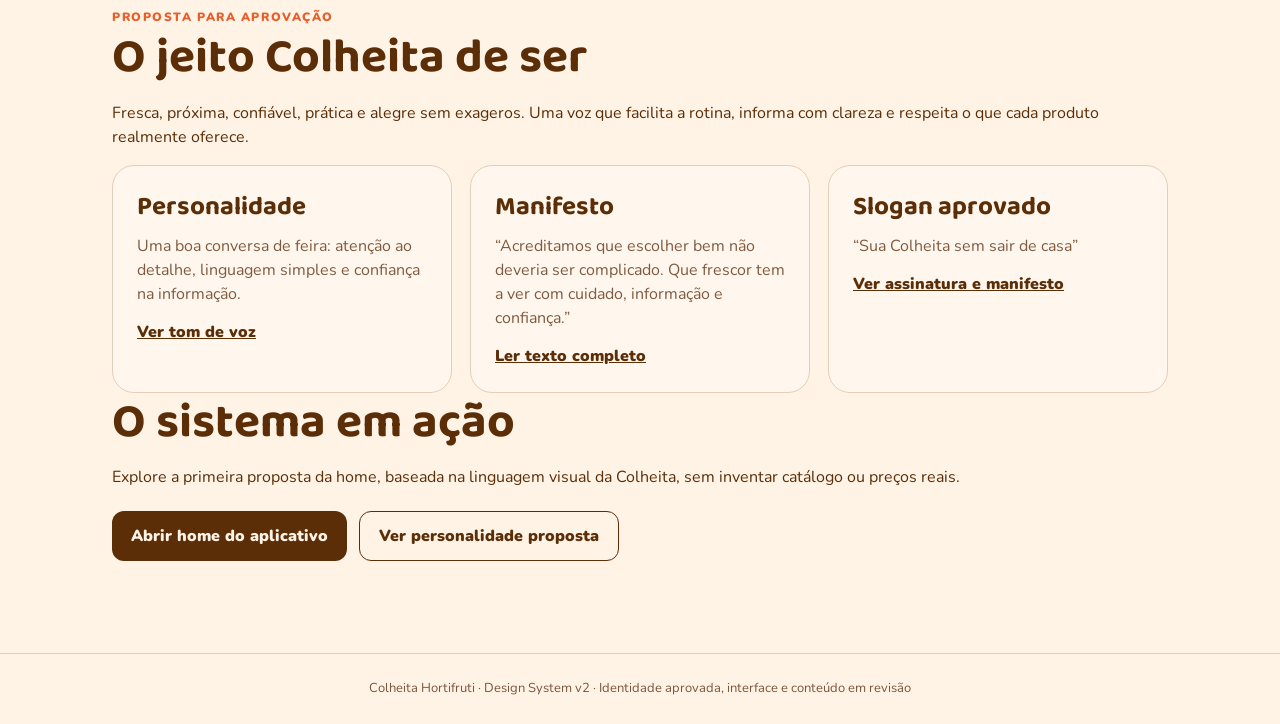
==== commit 738a8c18: "preview: incluir acesso à revisão interativa dos 13 SVGs em index.html" ====
--- a/index.html
+++ b/index.html
@@ -17,9 +17,9 @@
 @media(max-width:800px){.intro{grid-template-columns:1fr}.grid{grid-template-columns:1fr 1fr}}
 @media(max-width:560px){.grid{grid-template-columns:1fr}.swatches{gap:5px}.swatch{font-size:10px;padding:6px}.dot{height:46px}main{padding-top:24px}}
 </style></head><body>
-<header><strong>🌾 Colheita Hortifruti <span style="font-weight:600;font-size:.8rem">/ documentação visual</span></strong><nav aria-label="Navegação"><a href="#identidade">Identidade</a><a href="#biblioteca">Biblioteca</a><a href="site/home.html">Home</a><a href="site/design-system.html">Design system</a></nav></header>
+<header><strong>🌾 Colheita Hortifruti <span style="font-weight:600;font-size:.8rem">/ documentação visual</span></strong><nav aria-label="Navegação"><a href="#identidade">Identidade</a><a href="#biblioteca">Biblioteca</a><a href="site/home.html">Home</a><a href="site/design-system.html">Design system</a><a href="site/revisar-svgs.html">Revisar SVGs</a></nav></header>
 <main>
-<section class="intro" id="identidade"><div><span class="eyebrow">Design system · v2 · revisão</span><h1>Uma marca viva.<br>Um sistema coerente.</h1><p>Fundamentos visuais aprovados e componentes digitais organizados para evoluir a Colheita Hortifruti.</p><span class="status">Identidade oficial preservada · Componentes em validação</span><div class="actions"><a class="button" href="site/design-system.html">Explorar design system</a><a class="button secondary" href="site/home.html">Ver protótipo da home</a><a class="button secondary" href="site/vetorizacao-v2.html">Conferir novos SVGs em curvas</a><a class="button secondary" href="site/ajustes-manuais.html">Ajustes manuais peça por peça</a></div><p class="note">Slogan aprovado: “Sua Colheita sem sair de casa”. O manifesto permanece em revisão. Fotos, preços e pedidos na home não representam dados operacionais.</p></div><div class="hero-card"><img src="assets/brand/painel-identidade-aprovado.jpg" alt="Painel de identidade oficial aprovado, com logotipo, cores, tipografia, ícones e aplicações da Colheita Hortifruti"></div></section>
+<section class="intro" id="identidade"><div><span class="eyebrow">Design system · v2 · revisão</span><h1>Uma marca viva.<br>Um sistema coerente.</h1><p>Fundamentos visuais aprovados e componentes digitais organizados para evoluir a Colheita Hortifruti.</p><span class="status">Identidade oficial preservada · Componentes em validação</span><div class="actions"><a class="button" href="site/design-system.html">Explorar design system</a><a class="button secondary" href="site/revisar-svgs.html">Aprovar ou desaprovar SVGs (13)</a><a class="button secondary" href="site/home.html">Ver protótipo da home</a><a class="button secondary" href="site/vetorizacao-v2.html">Conferir novos SVGs em curvas</a><a class="button secondary" href="site/ajustes-manuais.html">Ajustes manuais peça por peça</a></div><p class="note">Slogan aprovado: “Sua Colheita sem sair de casa”. O manifesto permanece em revisão. Fotos, preços e pedidos na home não representam dados operacionais.</p></div><div class="hero-card"><img src="assets/brand/painel-identidade-aprovado.jpg" alt="Painel de identidade oficial aprovado, com logotipo, cores, tipografia, ícones e aplicações da Colheita Hortifruti"></div></section>
 <section><h2>Cores oficiais</h2><div class="swatches"><div class="swatch"><div class="dot" style="background:#5B2E08"></div>Marrom<br>#5B2E08</div><div class="swatch"><div class="dot" style="background:#E85D2A"></div>Laranja<br>#E85D2A</div><div class="swatch"><div class="dot" style="background:#F6A623"></div>Amarelo<br>#F6A623</div><div class="swatch"><div class="dot" style="background:#68BF2A"></div>Verde<br>#68BF2A</div><div class="swatch"><div class="dot" style="background:#FFF3E6;border:1px solid #ddc1a3"></div>Creme<br>#FFF3E6</div></div></section>
 <section id="biblioteca"><h2>Biblioteca organizada</h2><div class="grid">
 <article class="tile"><h3>Identidade</h3><p>O painel aprovado é a referência principal, com a composição original intacta.</p><a href="assets/brand/painel-identidade-aprovado.jpg">Consultar painel</a></article>
